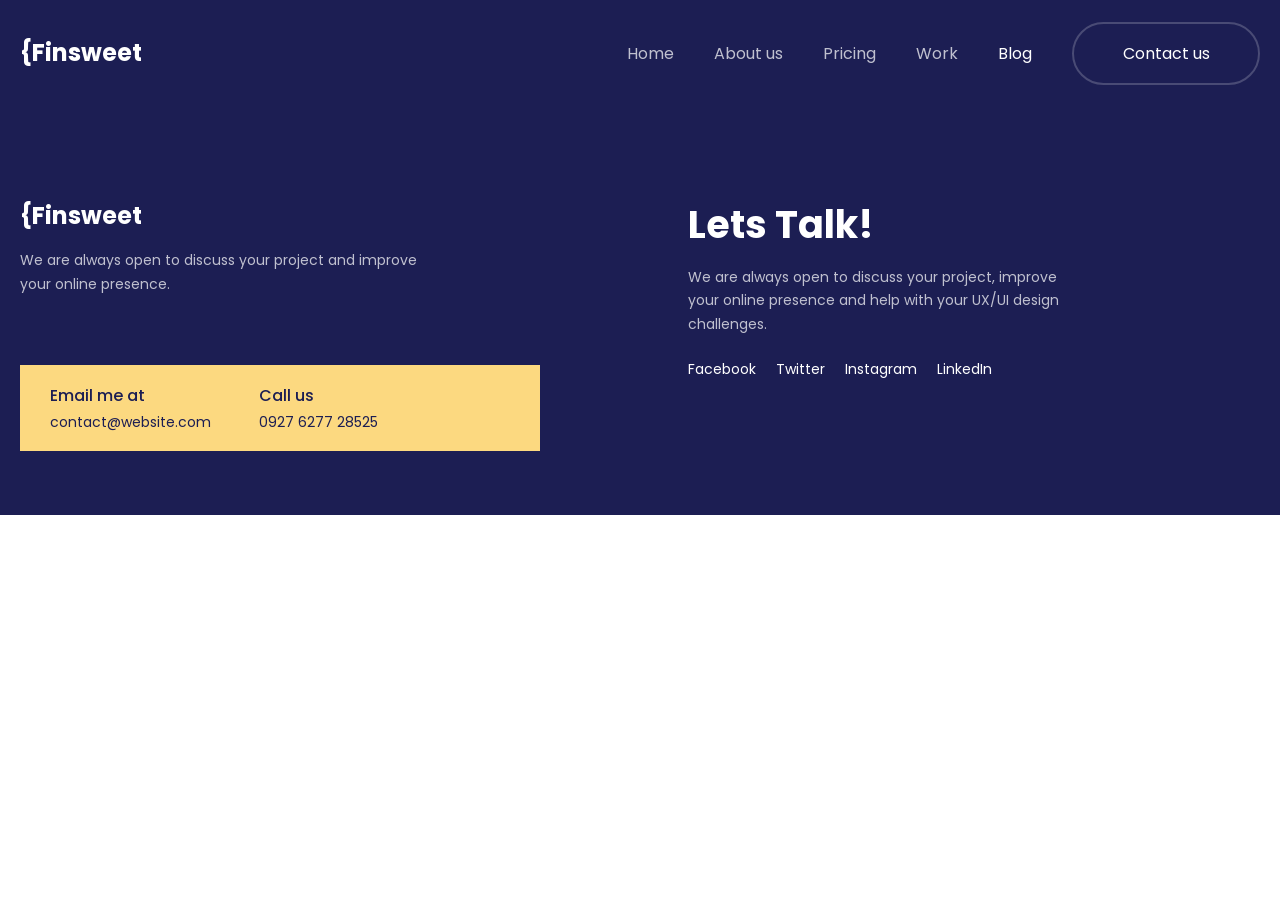
==== pages/blog.html @ 9ef38d66 "header footer qoshildi" ====
<!DOCTYPE html>
<html lang="en">
<head>
    <meta charset="UTF-8">
    <meta name="viewport" content="width=device-width, initial-scale=1.0">
    <title>Blog</title>
    <link rel="preconnect" href="https://fonts.gstatic.com" crossorigin>
    <link href="https://fonts.googleapis.com/css2?family=Poppins:wght@400;500;600;700&display=swap" rel="stylesheet">
    <link rel="stylesheet" href="../sass/style.css">
    <script src="../js/main.js" defer></script>
</head>
<body>
    <header class="site-header">
        <div class="container header-inner">
            <a class="site-logo" href="../index.html" aria-label="Finsweet home">{Finsweet</a>
            <button class="header-menu-toggle" type="button" aria-expanded="false" aria-controls="site-navigation"><span>Menu</span></button>
            <nav class="header-nav" id="site-navigation" aria-label="Main navigation">
                <a href="../index.html">Home</a><a href="about.html">About us</a><a href="pricing.html">Pricing</a>
                <a href="work.html">Work</a><a href="blog.html" aria-current="page">Blog</a>
                <a class="header-contact-link" href="contact.html">Contact us</a>
            </nav>
        </div>
    </header>
    <main class="container"></main>
    <footer class="site-footer">
        <div class="container footer-main">
            <div class="footer-intro">
                <a class="site-logo" href="../index.html">{Finsweet</a>
                <p class="footer-copy">We are always open to discuss your project and improve your online presence.</p>
                <div class="footer-contact-card">
                    <div class="footer-contact-item"><strong>Email me at</strong><a href="mailto:contact@website.com">contact@website.com</a></div>
                    <div class="footer-contact-item"><strong>Call us</strong><a href="tel:092762778525">0927 6277 28525</a></div>
                </div>
            </div>
            <div class="footer-talk">
                <h2>Lets Talk!</h2>
                <p class="footer-copy">We are always open to discuss your project, improve your online presence and help with your UX/UI design challenges.</p>
                <div class="footer-socials" aria-label="Social media">
                    <a href="https://facebook.com">Facebook</a><a href="https://twitter.com">Twitter</a>
                    <a href="https://instagram.com">Instagram</a><a href="https://linkedin.com">LinkedIn</a>
                </div>
            </div>
        </div>
       
    </footer>
</body>
</html>
---- sass/style.css ----
.site-footer {
  background-color: #1c1e53;
  color: #fff;
}

.footer-main {
  display: grid;
  grid-template-columns: minmax(0, 1fr) minmax(0, 1fr);
  gap: 96px;
  padding-top: 96px;
  padding-bottom: 64px;
}

.footer-intro,
.footer-talk {
  max-width: 520px;
}

.footer-copy {
  max-width: 400px;
  margin-top: 18px;
  color: rgba(255, 255, 255, 0.72);
  font-size: 14px;
  line-height: 1.7;
}

.footer-talk h2 {
  font-size: 38px;
  line-height: 1.2;
}

.footer-contact-card {
  display: flex;
  gap: 48px;
  margin-top: 68px;
  padding: 18px 30px;
  background-color: #fcd980;
  color: #1c1e53;
}

.footer-contact-item {
  display: flex;
  flex-direction: column;
  gap: 4px;
  font-size: 14px;
}

.footer-contact-item strong {
  font-size: 16px;
  font-weight: 500;
}

.footer-contact-item a {
  color: inherit;
  text-decoration: none;
}

.footer-contact-item a:hover {
  text-decoration: underline;
}

.footer-socials {
  display: flex;
  flex-wrap: wrap;
  gap: 20px;
  margin-top: 22px;
}

.footer-socials a {
  color: #fff;
  font-size: 14px;
  text-decoration: none;
}

.footer-socials a:hover {
  text-decoration: underline;
}

.footer-bottom {
  background-color: #fff;
  color: #1c1e53;
}

.footer-bottom-inner {
  min-height: 76px;
  display: flex;
  align-items: center;
  justify-content: space-between;
  gap: 24px;
}

.footer-bottom p {
  font-size: 14px;
}

.footer-links {
  display: flex;
  flex-wrap: wrap;
  gap: 28px;
}

.footer-links a {
  color: inherit;
  font-size: 14px;
  text-decoration: none;
}

.footer-links a:hover {
  text-decoration: underline;
}

@media (max-width: 760px) {
  .footer-main {
    grid-template-columns: 1fr;
    gap: 48px;
    padding-top: 64px;
    padding-bottom: 48px;
  }
  .footer-contact-card {
    flex-wrap: wrap;
    gap: 20px 40px;
    margin-top: 36px;
  }
  .footer-talk h2 {
    font-size: 32px;
  }
  .footer-bottom-inner {
    align-items: flex-start;
    flex-direction: column;
    justify-content: center;
    gap: 12px;
    padding-top: 20px;
    padding-bottom: 20px;
  }
  .footer-links {
    gap: 12px 20px;
  }
}
.container {
  max-width: 1280px;
  margin-left: auto;
  margin-right: auto;
  padding-left: 20px;
  padding-right: 20px;
}

* {
  margin: 0;
  padding: 0;
  box-sizing: border-box;
}

body {
  font-family: "Poppins", sans-serif;
  color: #1c1e53;
}

.site-header {
  background-color: #1c1e53;
  color: #fff;
}

.header-inner {
  min-height: 106px;
  display: flex;
  align-items: center;
  justify-content: space-between;
  gap: 48px;
}

.site-logo {
  color: #fff;
  font-size: 24px;
  font-weight: 700;
  line-height: 1.2;
  text-decoration: none;
  white-space: nowrap;
}

.header-menu-toggle {
  display: none;
  border: 1px solid rgba(255, 255, 255, 0.45);
  border-radius: 6px;
  background: transparent;
  color: #fff;
  cursor: pointer;
  font: inherit;
  padding: 10px 14px;
}

.header-nav {
  display: flex;
  align-items: center;
  gap: 40px;
}

.header-nav a {
  color: rgba(255, 255, 255, 0.72);
  font-size: 16px;
  text-decoration: none;
  transition: color 160ms ease;
}

.header-nav a:hover,
.header-nav a[aria-current=page] {
  color: #fff;
}

.header-nav .header-contact-link {
  min-width: 188px;
  padding: 17px 28px;
  border: 2px solid rgba(255, 255, 255, 0.2);
  border-radius: 32px;
  color: #fff;
  text-align: center;
}

.header-nav .header-contact-link:hover {
  border-color: rgba(255, 255, 255, 0.65);
}

@media (max-width: 950px) {
  .header-inner {
    min-height: 88px;
    gap: 24px;
  }
  .header-menu-toggle {
    display: inline-flex;
    align-items: center;
    gap: 8px;
    margin-left: auto;
  }
  .header-nav {
    display: none;
    position: absolute;
    z-index: 10;
    top: 88px;
    right: 20px;
    left: 20px;
    flex-direction: column;
    align-items: stretch;
    gap: 0;
    padding: 12px;
    border: 1px solid rgba(255, 255, 255, 0.15);
    border-radius: 8px;
    background-color: #1c1e53;
    box-shadow: 0 12px 24px rgba(0, 0, 0, 0.2);
  }
  .header-nav.is-open {
    display: flex;
  }
  .header-nav a {
    padding: 12px;
  }
  .header-nav .header-contact-link {
    min-width: 0;
    margin-top: 8px;
    padding: 12px;
  }
}
@media (max-width: 480px) {
  .header-inner {
    min-height: 76px;
  }
  .header-nav {
    top: 76px;
  }
}
@media (prefers-reduced-motion: reduce) {
  .header-nav a {
    transition: none;
  }
}

/*# sourceMappingURL=style.css.map */
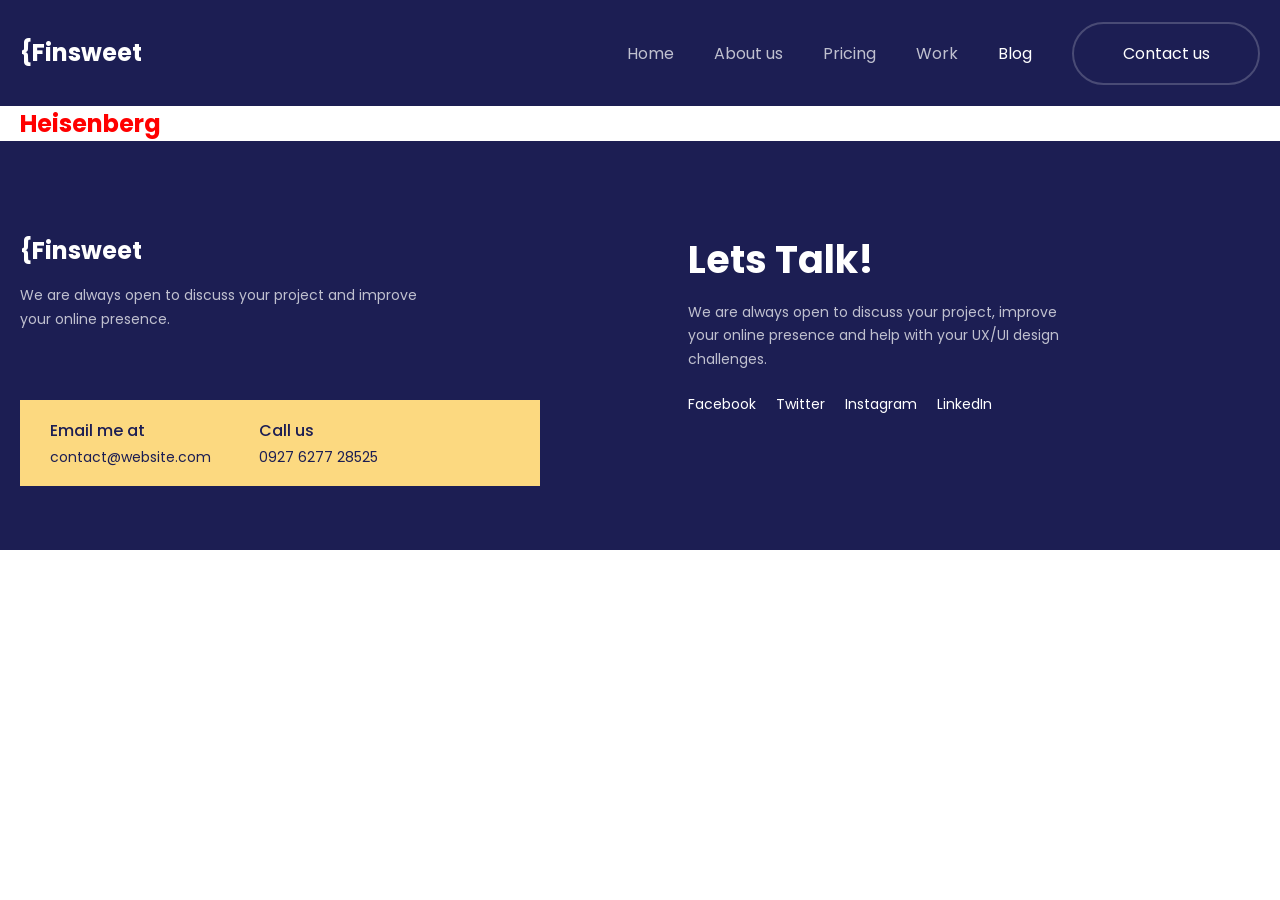
==== commit c8e0fbf4: "h1 +" ====
--- a/pages/blog.html
+++ b/pages/blog.html
@@ -1,47 +1,81 @@
-<!DOCTYPE html>
+<!doctype html>
 <html lang="en">
-<head>
-    <meta charset="UTF-8">
-    <meta name="viewport" content="width=device-width, initial-scale=1.0">
+  <head>
+    <meta charset="UTF-8" />
+    <meta name="viewport" content="width=device-width, initial-scale=1.0" />
     <title>Blog</title>
-    <link rel="preconnect" href="https://fonts.gstatic.com" crossorigin>
-    <link href="https://fonts.googleapis.com/css2?family=Poppins:wght@400;500;600;700&display=swap" rel="stylesheet">
-    <link rel="stylesheet" href="../sass/style.css">
+    <link rel="preconnect" href="https://fonts.gstatic.com" crossorigin />
+    <link
+      href="https://fonts.googleapis.com/css2?family=Poppins:wght@400;500;600;700&display=swap"
+      rel="stylesheet"
+    />
+    <link rel="stylesheet" href="../sass/style.css" />
     <script src="../js/main.js" defer></script>
-</head>
-<body>
+  </head>
+  <body>
     <header class="site-header">
-        <div class="container header-inner">
-            <a class="site-logo" href="../index.html" aria-label="Finsweet home">{Finsweet</a>
-            <button class="header-menu-toggle" type="button" aria-expanded="false" aria-controls="site-navigation"><span>Menu</span></button>
-            <nav class="header-nav" id="site-navigation" aria-label="Main navigation">
-                <a href="../index.html">Home</a><a href="about.html">About us</a><a href="pricing.html">Pricing</a>
-                <a href="work.html">Work</a><a href="blog.html" aria-current="page">Blog</a>
-                <a class="header-contact-link" href="contact.html">Contact us</a>
-            </nav>
+      <div class="container header-inner">
+        <a class="site-logo" href="../index.html" aria-label="Finsweet home"
+          >{Finsweet</a
+        >
+        <button
+          class="header-menu-toggle"
+          type="button"
+          aria-expanded="false"
+          aria-controls="site-navigation"
+        >
+          <span>Menu</span>
+        </button>
+        <nav
+          class="header-nav"
+          id="site-navigation"
+          aria-label="Main navigation"
+        >
+          <a href="../index.html">Home</a><a href="about.html">About us</a
+          ><a href="pricing.html">Pricing</a> <a href="work.html">Work</a
+          ><a href="blog.html" aria-current="page">Blog</a>
+          <a class="header-contact-link" href="contact.html">Contact us</a>
+        </nav>
+      </div>
+    </header>
+    <main class="container">
+      <section>
+        <h1>Heisenberg</h1>
+      </section>
+    </main>
+    <footer class="site-footer">
+      <div class="container footer-main">
+        <div class="footer-intro">
+          <a class="site-logo" href="../index.html">{Finsweet</a>
+          <p class="footer-copy">
+            We are always open to discuss your project and improve your online
+            presence.
+          </p>
+          <div class="footer-contact-card">
+            <div class="footer-contact-item">
+              <strong>Email me at</strong
+              ><a href="mailto:contact@website.com">contact@website.com</a>
+            </div>
+            <div class="footer-contact-item">
+              <strong>Call us</strong
+              ><a href="tel:092762778525">0927 6277 28525</a>
+            </div>
+          </div>
         </div>
-    </header>
-    <main class="container"></main>
-    <footer class="site-footer">
-        <div class="container footer-main">
-            <div class="footer-intro">
-                <a class="site-logo" href="../index.html">{Finsweet</a>
-                <p class="footer-copy">We are always open to discuss your project and improve your online presence.</p>
-                <div class="footer-contact-card">
-                    <div class="footer-contact-item"><strong>Email me at</strong><a href="mailto:contact@website.com">contact@website.com</a></div>
-                    <div class="footer-contact-item"><strong>Call us</strong><a href="tel:092762778525">0927 6277 28525</a></div>
-                </div>
-            </div>
-            <div class="footer-talk">
-                <h2>Lets Talk!</h2>
-                <p class="footer-copy">We are always open to discuss your project, improve your online presence and help with your UX/UI design challenges.</p>
-                <div class="footer-socials" aria-label="Social media">
-                    <a href="https://facebook.com">Facebook</a><a href="https://twitter.com">Twitter</a>
-                    <a href="https://instagram.com">Instagram</a><a href="https://linkedin.com">LinkedIn</a>
-                </div>
-            </div>
+        <div class="footer-talk">
+          <h2>Lets Talk!</h2>
+          <p class="footer-copy">
+            We are always open to discuss your project, improve your online
+            presence and help with your UX/UI design challenges.
+          </p>
+          <div class="footer-socials" aria-label="Social media">
+            <a href="https://facebook.com">Facebook</a
+            ><a href="https://twitter.com">Twitter</a>
+            <a href="https://instagram.com">Instagram</a
+            ><a href="https://linkedin.com">LinkedIn</a>
+          </div>
         </div>
-       
+      </div>
     </footer>
-</body>
-</html>+  </body>
+</html>
--- a/sass/style.css
+++ b/sass/style.css
@@ -1,3 +1,7 @@
+h1 {
+  color: red;
+}
+
 .site-footer {
   background-color: #1c1e53;
   color: #fff;
@@ -270,6 +274,4 @@
   .header-nav a {
     transition: none;
   }
-}
-
-/*# sourceMappingURL=style.css.map */
+}/*# sourceMappingURL=style.css.map */
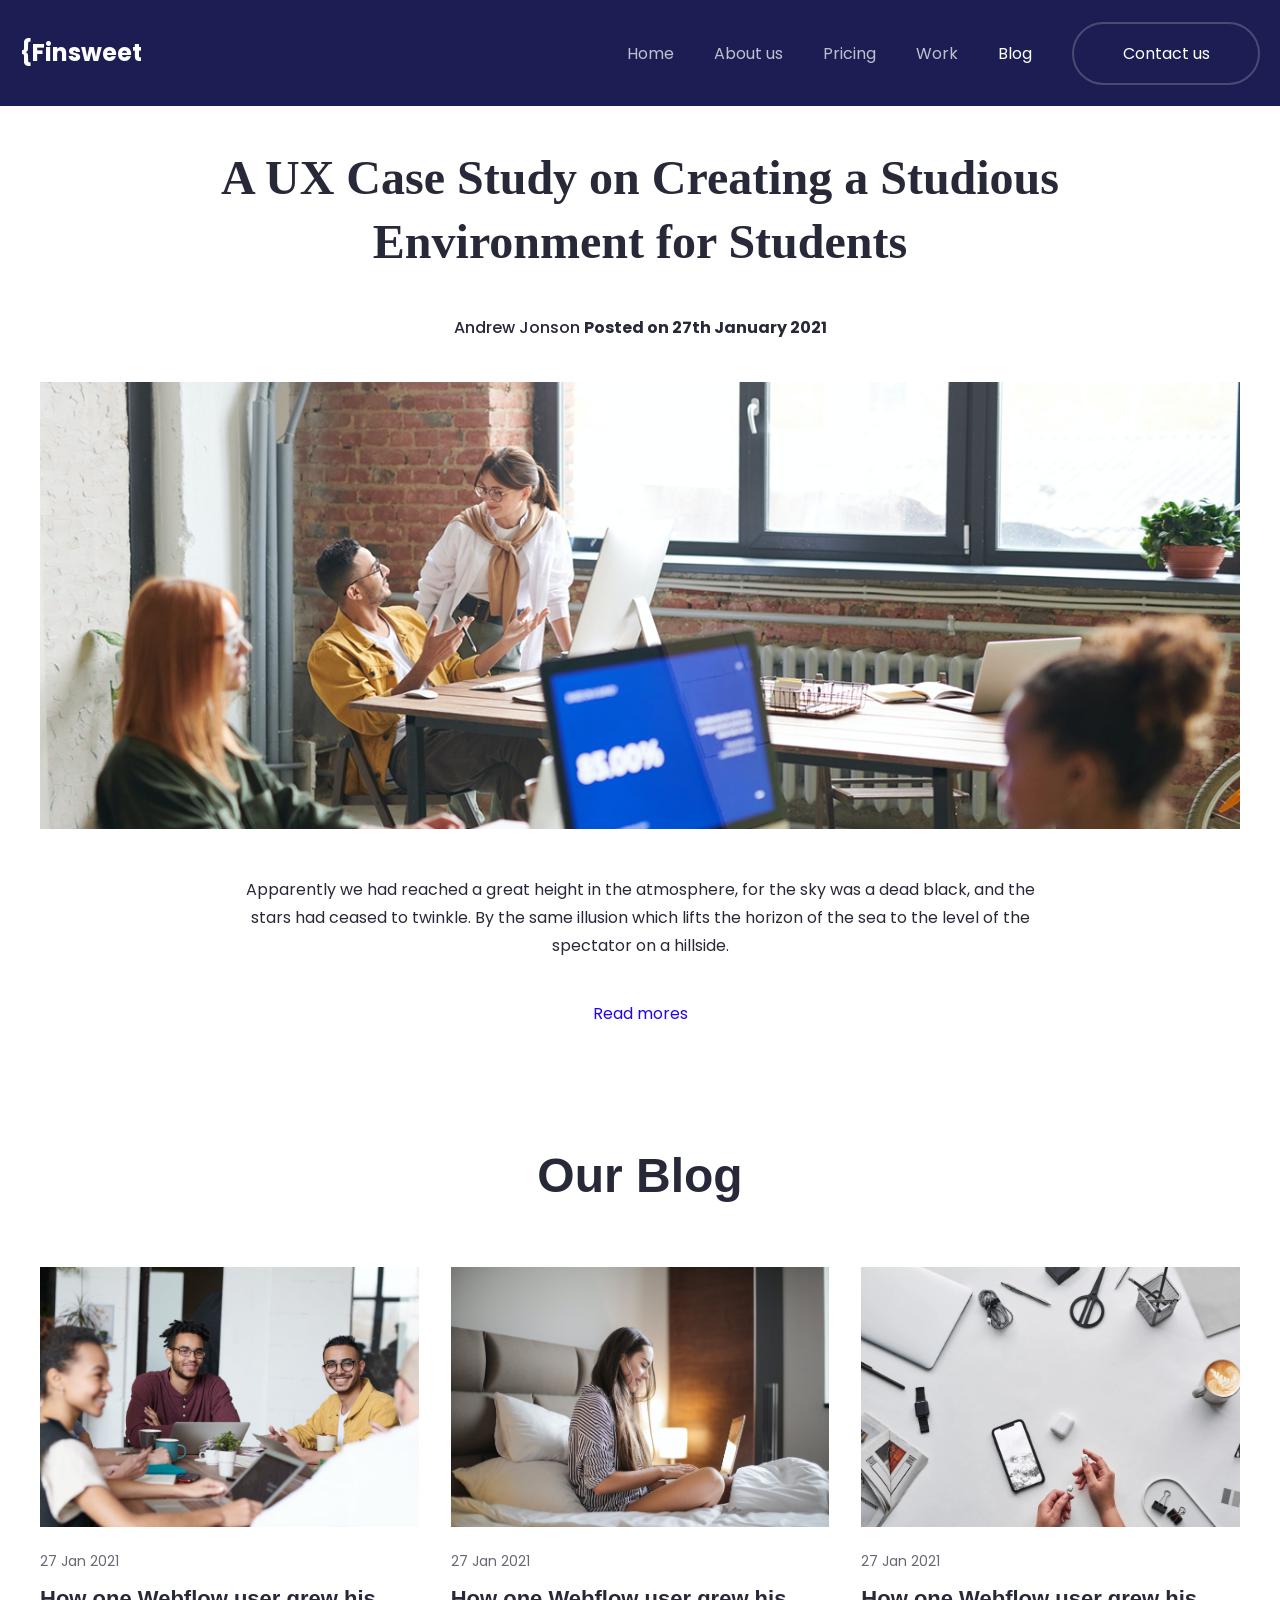
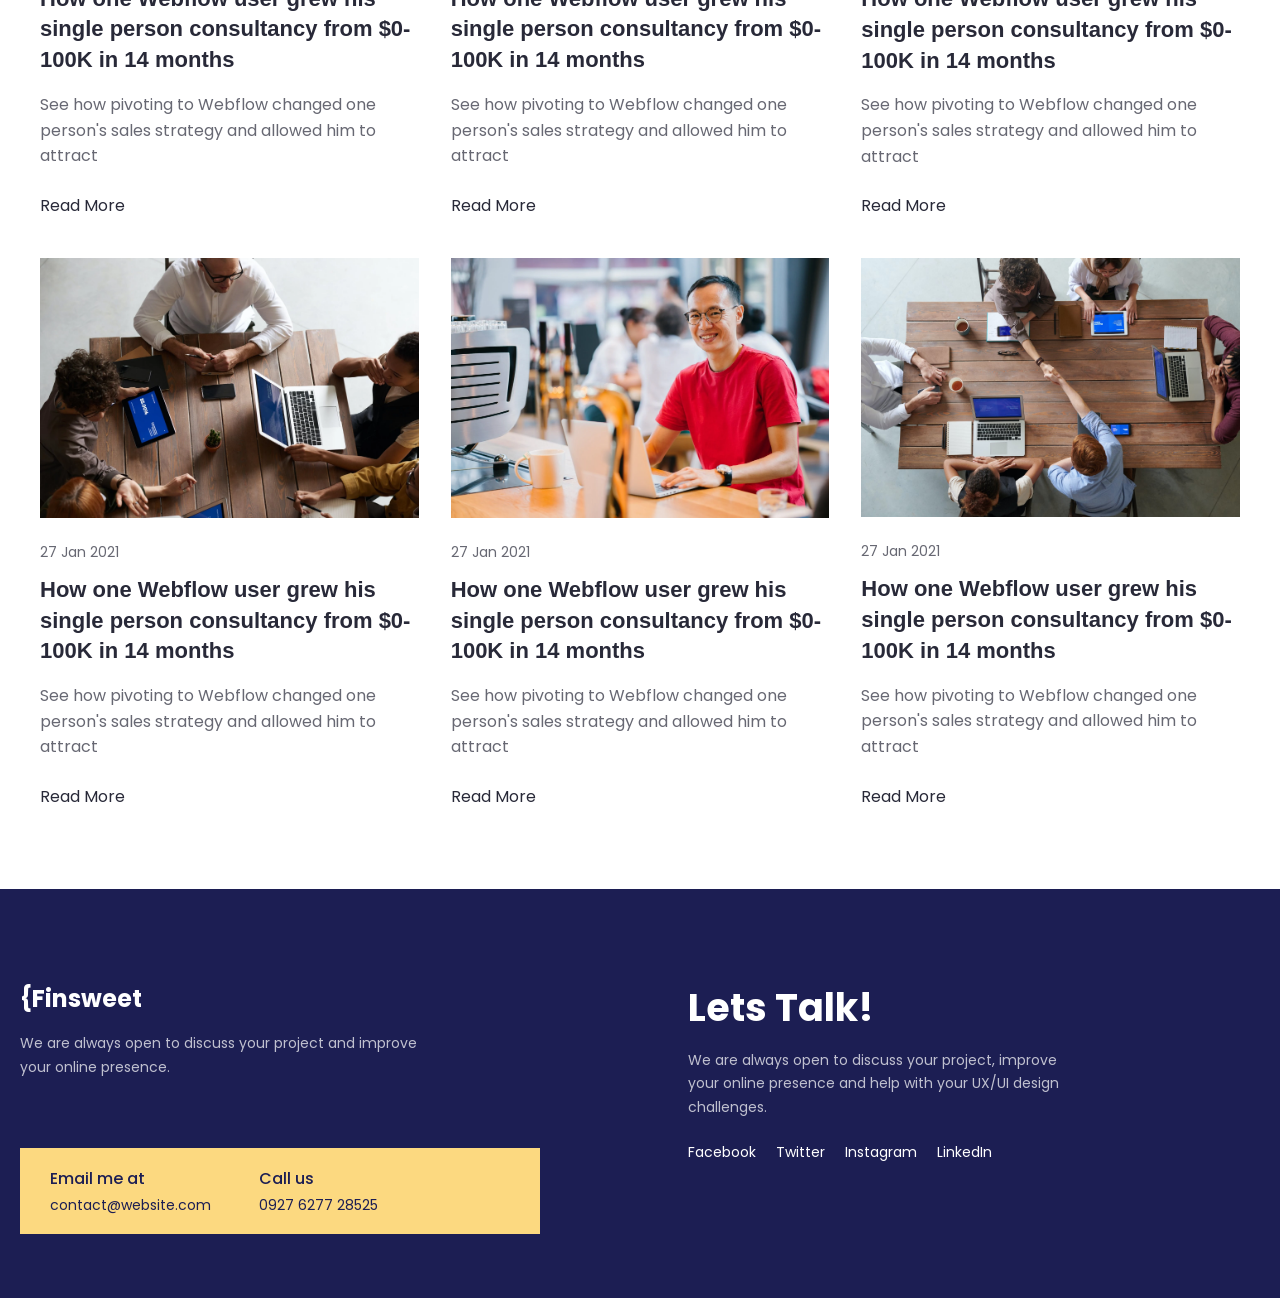
==== commit ccc35b40: "blog page end" ====
--- a/pages/blog.html
+++ b/pages/blog.html
@@ -39,8 +39,143 @@
       </div>
     </header>
     <main class="container">
-      <section>
-        <h1>Heisenberg</h1>
+      <section class="first container">
+        <div class="first-sc">
+          <h1>
+            A UX Case Study on Creating a Studious Environment for Students
+          </h1>
+          <p>Andrew Jonson <b> Posted on 27th January 2021</b></p>
+          <img src="../images/blog1.png" alt="" />
+          <p class="first-p">
+            Apparently we had reached a great height in the atmosphere, for the
+            sky was a dead black, and the stars had ceased to twinkle. By the
+            same illusion which lifts the horizon of the sea to the level of the
+            spectator on a hillside.
+          </p>
+          <a href="">Read mores</a>
+        </div>
+      </section>
+      <section class="blog">
+        <div class="container">
+          <h2 class="blog-title">Our Blog</h2>
+
+          <div class="blog-grid">
+            <!-- Card 1 -->
+            <div class="blog-card">
+              <div class="blog-card-image">
+                <img src="../images/blog2.png" alt="Blog post image" />
+              </div>
+              <div class="blog-card-content">
+                <span class="blog-card-date">27 Jan 2021</span>
+                <h3 class="blog-card-heading">
+                  How one Webflow user grew his single person consultancy from
+                  $0-100K in 14 months
+                </h3>
+                <p class="blog-card-text">
+                  See how pivoting to Webflow changed one person's sales
+                  strategy and allowed him to attract
+                </p>
+
+                <a class="blog-link" href="">Read More</a>
+              </div>
+            </div>
+
+            <!-- Card 2 -->
+            <div class="blog-card">
+              <div class="blog-card-image">
+                <img src="../images/blog3.png" alt="Blog post image" />
+              </div>
+              <div class="blog-card-content">
+                <span class="blog-card-date">27 Jan 2021</span>
+                <h3 class="blog-card-heading">
+                  How one Webflow user grew his single person consultancy from
+                  $0-100K in 14 months
+                </h3>
+                <p class="blog-card-text">
+                  See how pivoting to Webflow changed one person's sales
+                  strategy and allowed him to attract
+                </p>
+                <a class="blog-link" href="">Read More</a>
+              </div>
+            </div>
+
+            <!-- Card 3 -->
+            <div class="blog-card">
+              <div class="blog-card-image">
+                <img src="../images/blog4.png" alt="Blog post image" />
+              </div>
+              <div class="blog-card-content">
+                <span class="blog-card-date">27 Jan 2021</span>
+                <h3 class="blog-card-heading">
+                  How one Webflow user grew his single person consultancy from
+                  $0-100K in 14 months
+                </h3>
+                <p class="blog-card-text">
+                  See how pivoting to Webflow changed one person's sales
+                  strategy and allowed him to attract
+                </p>
+                <a class="blog-link" href="">Read More</a>
+              </div>
+            </div>
+
+            <!-- Card 4 -->
+            <div class="blog-card">
+              <div class="blog-card-image">
+                <img src="../images/blog5.png" alt="Blog post image" />
+              </div>
+              <div class="blog-card-content">
+                <span class="blog-card-date">27 Jan 2021</span>
+                <h3 class="blog-card-heading">
+                  How one Webflow user grew his single person consultancy from
+                  $0-100K in 14 months
+                </h3>
+                <p class="blog-card-text">
+                  See how pivoting to Webflow changed one person's sales
+                  strategy and allowed him to attract
+                </p>
+                <a class="blog-link" href="">Read More</a>
+              </div>
+            </div>
+
+            <!-- Card 5 -->
+            <div class="blog-card">
+              <div class="blog-card-image">
+                <img src="../images/blog6.png" alt="Blog post image" />
+              </div>
+              <div class="blog-card-content">
+                <span class="blog-card-date">27 Jan 2021</span>
+                <h3 class="blog-card-heading">
+                  How one Webflow user grew his single person consultancy from
+                  $0-100K in 14 months
+                </h3>
+                <p class="blog-card-text">
+                  See how pivoting to Webflow changed one person's sales
+                  strategy and allowed him to attract
+                </p>
+                <a class="blog-link" href="">Read More</a>
+              </div>
+            </div>
+
+            <!-- Card 6 -->
+            <div class="blog-card">
+              <div class="blog-card-image">
+                <img src="../images/blog7.png" alt="Blog post image" />
+              </div>
+              <div class="blog-card-content">
+                <span class="blog-card-date">27 Jan 2021</span>
+                <h3 class="blog-card-heading">
+                  How one Webflow user grew his single person consultancy from
+                  $0-100K in 14 months
+                </h3>
+                <p class="blog-card-text">
+                  See how pivoting to Webflow changed one person's sales
+                  strategy and allowed him to attract
+                </p>
+                <a class="blog-link" href="">Read More</a>
+              </div>
+            </div>
+          </div>
+        </div>
       </section>
     </main>
     <footer class="site-footer">
--- a/sass/style.css
+++ b/sass/style.css
@@ -1,5 +1,153 @@
-h1 {
-  color: red;
+.first-sc h1 {
+  max-width: 949px;
+  font-family: Poppins;
+  font-weight: 600;
+  font-size: 48px;
+  leading-trim: NONE;
+  line-height: 64px;
+  letter-spacing: 0%;
+  text-align: center;
+  color: #282938;
+  margin: 0px auto;
+  padding-top: 40px;
+}
+.first-sc p {
+  font-family: Poppins;
+  font-weight: 500;
+  font-size: 16px;
+  leading-trim: NONE;
+  line-height: 28px;
+  letter-spacing: 0%;
+  text-align: center;
+  color: #282938;
+  margin: 0px auto;
+  padding-top: 40px;
+  padding-bottom: 40px;
+}
+.first-sc .first-p {
+  max-width: 831px;
+  font-family: Poppins;
+  font-weight: 400;
+  font-size: 16px;
+  leading-trim: NONE;
+  line-height: 28px;
+  letter-spacing: 0%;
+  text-align: center;
+  color: #282938;
+  margin: 0px auto;
+  padding-top: 40px;
+}
+.first-sc a {
+  display: block;
+  font-family: Poppins;
+  font-weight: 400;
+  font-size: 16px;
+  leading-trim: NONE;
+  line-height: 28px;
+  letter-spacing: 0%;
+  text-align: center;
+  color: #2405f2;
+  margin: 0px auto;
+  text-decoration: none;
+  padding-bottom: 40px;
+}
+.first-sc img {
+  width: 100%;
+}
+
+.blog {
+  padding: 80px 0;
+}
+.blog .blog-title {
+  font-size: 48px;
+  font-weight: 600;
+  text-align: center;
+  margin-bottom: 64px;
+  color: #282938;
+}
+@media (max-width: 768px) {
+  .blog .blog-title {
+    font-size: 36px;
+    margin-bottom: 40px;
+  }
+}
+.blog .blog-grid {
+  display: grid;
+  grid-template-columns: repeat(3, 1fr);
+  gap: 40px 32px;
+}
+@media (max-width: 992px) {
+  .blog .blog-grid {
+    grid-template-columns: repeat(2, 1fr);
+    gap: 30px 20px;
+  }
+}
+@media (max-width: 600px) {
+  .blog .blog-grid {
+    grid-template-columns: 1fr;
+  }
+}
+
+.blog-card {
+  display: flex;
+  flex-direction: column;
+  background-color: #fff;
+}
+.blog-card .blog-card-image {
+  max-width: 500px;
+  width: 100%;
+}
+.blog-card .blog-card-image img {
+  width: 100%;
+  height: 100%;
+  -o-object-fit: cover;
+     object-fit: cover;
+  transition: transform 0.3s ease;
+}
+.blog-card .blog-card-content {
+  padding-top: 24px;
+  display: flex;
+  flex-direction: column;
+}
+.blog-card .blog-card-date {
+  display: block;
+  font-size: 14px;
+  color: #282938;
+  opacity: 0.7;
+  margin-bottom: 12px;
+}
+.blog-card .blog-card-heading {
+  font-size: 22px;
+  font-weight: 600;
+  line-height: 1.4;
+  color: #282938;
+  margin-bottom: 16px;
+}
+@media (max-width: 768px) {
+  .blog-card .blog-card-heading {
+    font-size: 18px;
+  }
+}
+.blog-card .blog-card-text {
+  font-size: 16px;
+  line-height: 1.6;
+  color: #282938;
+  opacity: 0.7;
+  margin-bottom: 24px;
+}
+.blog-card .blog-link {
+  display: inline-block;
+  font-family: "Poppins", sans-serif;
+  font-size: 16px;
+  font-weight: 400;
+  color: #282938;
+  text-decoration: none;
+}
+
+* {
+  margin: 0px;
+  padding: 0px;
+  box-sizing: border-box;
 }
 
 .site-footer {
